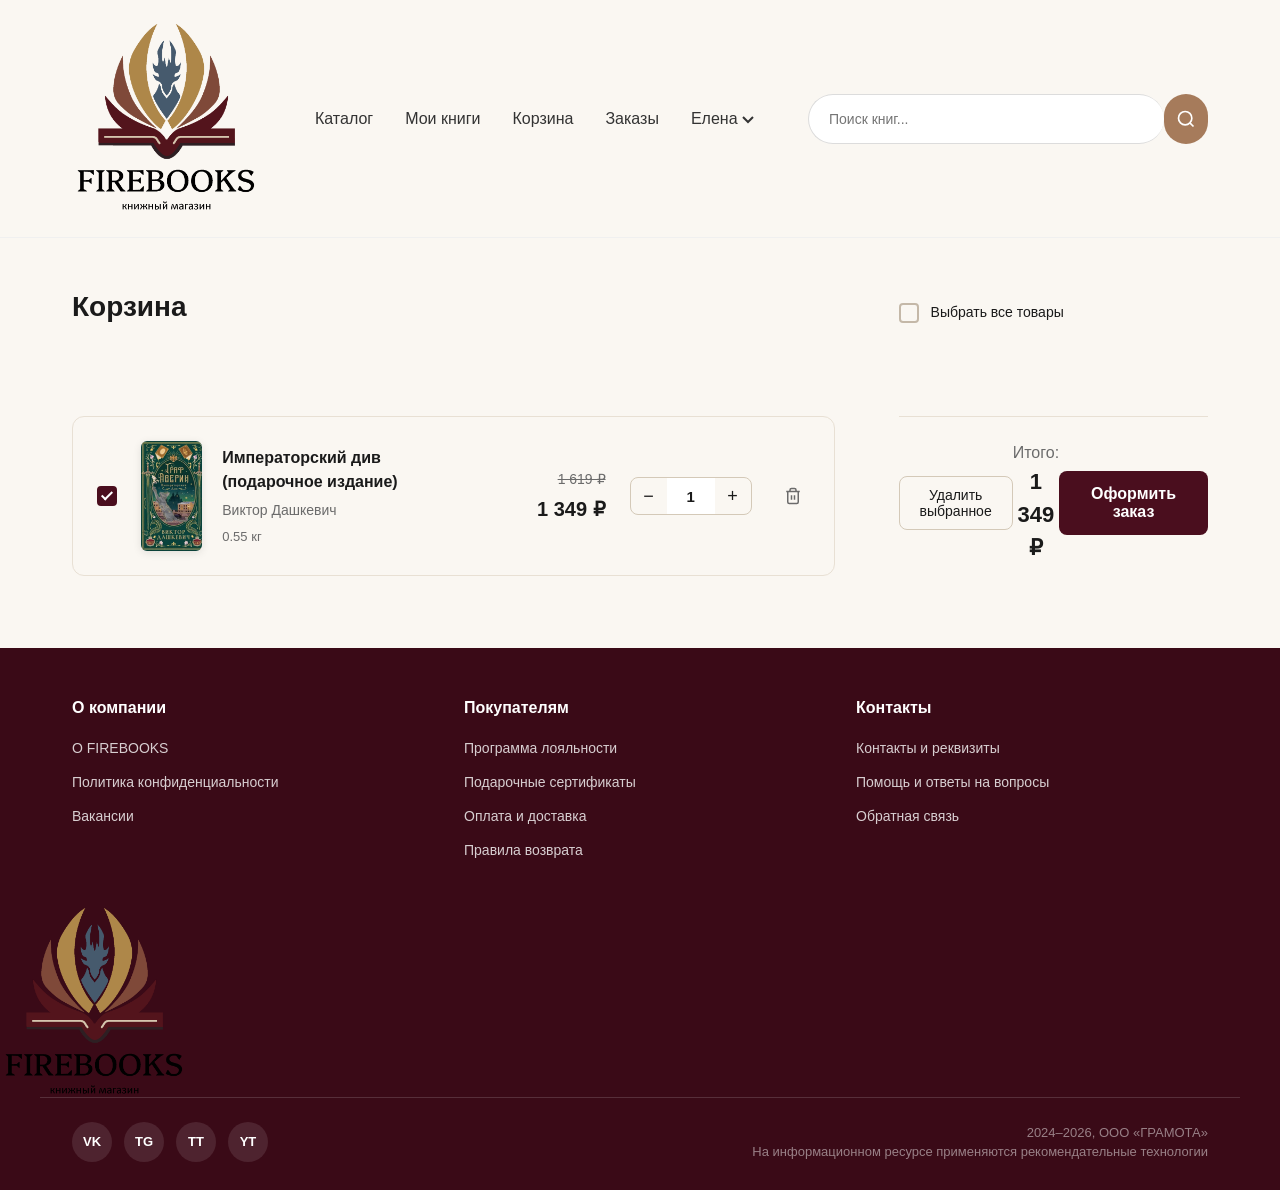
==== static/cart.html @ 38cca45e "hw: начало разработки сайта для книжного магазина" ====
<!DOCTYPE html>
<html lang="ru">
<head>
  <meta charset="UTF-8">
  <meta name="viewport" content="width=device-width, initial-scale=1.0">
  <title>Корзина — FIREBOOKS</title>
  <link rel="stylesheet" href="/static/style.css">
</head>
<body>

<!-- ШАПКА -->
<header class="header">
  <div class="container header__inner">
    <a href="/" class="logo">
      <img src="/static/img/Безымянный-1.png" alt="FIREBOOKS" class="logo__img">
    </a>

    <nav class="nav">
      <ul class="nav__list">
        <li class="nav__item"><a href="/" class="nav__link">Каталог</a></li>
        <li class="nav__item"><a href="#" class="nav__link">Мои книги</a></li>
        <li class="nav__item"><a href="/cart" class="nav__link nav__link--active">Корзина</a></li>
        <li class="nav__item"><a href="/orders" class="nav__link">Заказы</a></li>
        <li class="nav__item user-dropdown">
          <a href="#" class="nav__link nav__link--user" id="user-menu">
            <span class="user-name">Елена</span>
            <svg width="12" height="8" viewBox="0 0 12 8" fill="none" stroke="currentColor" stroke-width="2">
              <path d="M1 1l5 5 5-5"/>
            </svg>
          </a>
        </li>
      </ul>
    </nav>

    <form class="search" action="/search" method="get" role="search">
      <input type="text" name="q" class="search__input" placeholder="Поиск книг...">
      <button type="submit" class="search__btn" aria-label="Найти">
        <svg width="20" height="20" viewBox="0 0 24 24" fill="none" stroke="currentColor" stroke-width="2">
          <circle cx="11" cy="11" r="8"></circle>
          <line x1="21" y1="21" x2="16.65" y2="16.65"></line>
        </svg>
      </button>
    </form>
  </div>
</header>

<!-- КОРЗИНА -->
<section class="cart">
  <div class="container">
    <h1 class="cart__title">Корзина</h1>

    <!-- Выбрать все -->
    <div class="cart__select-all">
      <input type="checkbox" id="select-all" class="checkbox">
      <label for="select-all">Выбрать все товары</label>
    </div>

    <!-- Список товаров -->
    <div class="cart__items">

      <!-- Товар 1 -->
      <div class="cart__item">
        <input type="checkbox" id="item-1" class="checkbox" checked>

        <div class="cart__product">
          <div class="cart__image">
            <img src="/static/img/019edea7-280d-7b3b-a3dd-57f2060de04c.jpg" alt="Императорский див">
          </div>
          <div class="cart__info">
            <h3 class="cart__item-title">Императорский див (подарочное издание)</h3>
            <p class="cart__author">Виктор Дашкевич</p>
            <p class="cart__weight">0.55 кг</p>
          </div>
        </div>

        <div class="cart__price">
          <p class="cart__old-price">1 619 ₽</p>
          <p class="cart__new-price">1 349 ₽</p>
        </div>

        <div class="cart__quantity">
          <button class="btn--quantity" type="button" data-action="minus">−</button>
          <input type="number" class="cart__input" value="1" min="1" readonly>
          <button class="btn--quantity" type="button" data-action="plus">+</button>
        </div>

        <button class="btn--remove" type="button" aria-label="Удалить">
          <svg width="18" height="18" viewBox="0 0 24 24" fill="none" stroke="currentColor" stroke-width="2">
            <path d="M3 6h18M8 6V4a2 2 0 012-2h4a2 2 0 012 2v2m3 0v14a2 2 0 01-2 2H7a2 2 0 01-2-2V6h14z"/>
            <line x1="10" y1="11" x2="10" y2="17"/>
            <line x1="14" y1="11" x2="14" y2="17"/>
          </svg>
        </button>
      </div>

    </div>

    <!-- Подвал корзины -->
    <div class="cart__footer">
      <button class="btn btn--secondary" type="button" id="remove-selected">Удалить выбранное</button>
      <div class="cart__summary">
        <p class="cart__total-label">Итого: <span class="cart__total-price" id="cart-total">1 349 ₽</span></p>
      </div>
      <button class="btn--primary" type="button">Оформить заказ</button>
    </div>
  </div>
</section>

<!-- ФУТЕР -->
<footer class="footer">
  <div class="container footer__inner">
    <div class="footer__col">
      <h3 class="footer__heading">О компании</h3>
      <ul class="footer__list">
        <li><a href="#">О FIREBOOKS</a></li>
        <li><a href="#">Политика конфиденциальности</a></li>
        <li><a href="#">Вакансии</a></li>
      </ul>
    </div>
    <div class="footer__col">
      <h3 class="footer__heading">Покупателям</h3>
      <ul class="footer__list">
        <li><a href="#">Программа лояльности</a></li>
        <li><a href="#">Подарочные сертификаты</a></li>
        <li><a href="#">Оплата и доставка</a></li>
        <li><a href="#">Правила возврата</a></li>
      </ul>
    </div>
    <div class="footer__col">
      <h3 class="footer__heading">Контакты</h3>
      <ul class="footer__list">
        <li><a href="#">Контакты и реквизиты</a></li>
        <li><a href="#">Помощь и ответы на вопросы</a></li>
        <li><a href="#">Обратная связь</a></li>
      </ul>
    </div>
  </div>

  <img src="/static/img/Безымянный-1.png" alt="FIREBOOKS" class="logo__img footer__logo">

  <div class="container footer__bottom">
    <div class="footer__socials">
      <a href="#" class="social" aria-label="VK">VK</a>
      <a href="#" class="social" aria-label="Telegram">TG</a>
      <a href="#" class="social" aria-label="TikTok">TT</a>
      <a href="#" class="social" aria-label="YouTube">YT</a>
    </div>
    <p class="footer__copyright">
      2024–2026, ООО «ГРАМОТА»<br>
      На информационном ресурсе применяются рекомендательные технологии
    </p>
  </div>
</footer>

<script src="/static/script.js"></script>
</body>
</html>
---- static/style.css ----
*, *::before, *::after { box-sizing: border-box; margin: 0; padding: 0; }

:root {
  --burgundy: #4a0e1e;
  --burgundy-dark: #3a0a17;
  --brown: #8b5e3c;
  --brown-light: #a67c52;
  --text: #1a1a1a;
  --text-muted: #6b6b6b;
  --bg: #faf7f2;
  --white: #fff;
  --star: #e8a800;
  --red: #d62828;
}

body {
  font-family: "Segoe UI", Roboto, "Helvetica Neue", sans-serif;
  background: var(--bg);
  color: var(--text);
  line-height: 1.5;
}

a { text-decoration: none; color: inherit; }
ul { list-style: none; }
img { max-width: 100%; display: block; }

.container {
  display: grid;
  grid-template-columns: auto 1fr;
  align-items: start;
  max-width: 1200px;
  margin: 0 auto;
  padding: 0 32px;
  gap: 64px;
}

/* ─── Шапка ─────────────────────────────────────────────────── */

.header {
  padding: 24px 0;
  border-bottom: 1px solid #f0f0f0;
}

.header__inner {
  display: flex;
  align-items: center;
  justify-content: space-between;
  gap: 24px;
}

.logo {
  display: flex;
  align-items: center;
  gap: 16px;
  text-decoration: none;
  color: inherit;
  flex-shrink: 0;
}

.logo__img {
  width: 189px;
  height: 189px;
  object-fit: contain;
  display: block;
}

.logo__text-block {
  display: flex;
  flex-direction: column;
  justify-content: center;
}

.logo__text {
  font-family: 'Georgia', serif;
  font-weight: 700;
  font-size: 24px;
  line-height: 1.2;
  text-transform: uppercase;
  letter-spacing: 1px;
  color: #1a1a1a;
  margin: 0;
}

.logo__subtitle {
  font-size: 12px;
  line-height: 1.4;
  color: #666;
  text-transform: lowercase;
  margin: 0;
}

/* Меню */
.nav__list {
  display: flex;
  gap: 32px;
  list-style: none;
  padding: 0;
  margin: 0;
}

.nav__link {
  text-decoration: none;
  color: #333;
  font-size: 16px;
  font-weight: 500;
  transition: color 0.2s;
}

.nav__link:hover {
  color: #8b4513;
}

.nav__link--login {
  color: #8b4513;
  font-weight: 700;
}

/* Поиск */
.search {
  display: flex;
  width: 100%;
  max-width: 400px;
}

.search__input {
  width: 100%;
  padding: 12px 20px;
  border: 1px solid #dcdcdc;
  border-radius: 50px;
  border-right: none;
  outline: none;
  font-size: 14px;
  color: #333;
  background: #fff;
}

.search__btn {
  background-color: #a67b5b;
  color: white;
  border: none;
  width: 50px;
  height: 50px;
  border-radius: 50px;
  display: flex;
  align-items: center;
  justify-content: center;
  cursor: pointer;
  transition: background 0.2s;
}

.search__btn:hover {
  background-color: #8b4513;
}

.search__btn svg {
  width: 20px;
  height: 20px;
  fill: none;
  stroke: white;
}


.hero {
  background: var(--bg);
  padding: 120px 0;
  position: relative;
  overflow: hidden;
}

.hero__inner {
  display: flex;
  align-items: center;
  gap: 80px;
}

.hero__text {
  max-width: 500px;
}

.hero__title {
  font-size: 48px;
  font-weight: 700;
  margin-bottom: 16px;
  color: var(--text);
}

.hero__subtitle {
  font-size: 24px;
  font-weight: 600;
  margin-bottom: 24px;
  color: var(--text);
}

.hero__desc {
  font-size: 18px;
  color: var(--text-muted);
  margin-bottom: 32px;
}

.hero__cover img {
  width: 100%;
  max-width: 400px;
  height: auto;
}

.btn--hero {
  display: inline-block;
  background: var(--brown-light);
  color: var(--white);
  padding: 14px 36px;
  border-radius: 6px;
  font-weight: 600;
  font-size: 16px;
  transition: background .2s;
}

.btn--hero:hover { background: var(--brown); }

.hero__dots {
  display: flex;
  gap: 8px;
  margin-top: 28px;
}

.dot {
  width: 10px; height: 10px;
  border-radius: 50%;
  background: rgba(255,255,255,.3);
}

.dot--active { background: rgba(255,255,255,.9); }

/* ─── Секции книг ───────────────────────────────────────────── */

.books-section { padding: 48px 0; }

.section-head {
  display: flex;
  align-items: center;
  justify-content: space-between;
  margin-bottom: 28px;
}

.section-title {
  font-size: 26px;
  font-weight: 700;
}

.section-all {
  font-size: 15px;
  color: var(--brown);
  font-weight: 500;
  transition: color .2s;
}

.section-all:hover { color: var(--burgundy); }

/* ─── Сетка и карточка ──────────────────────────────────────── */

.book-grid {
  display: grid;
  grid-template-columns: repeat(auto-fill, minmax(200px, 1fr));
  gap: 24px;
}

.book-card {
  background: var(--white);
  border-radius: 10px;
  overflow: hidden;
  box-shadow: 0 2px 8px rgba(0,0,0,.06);
  transition: box-shadow .25s, transform .25s;
  position: relative;
}

.book-card:hover {
  box-shadow: 0 8px 24px rgba(0,0,0,.12);
  transform: translateY(-4px);
}

.book-card__cover {
  position: relative;
  aspect-ratio: 3 / 4;
  overflow: hidden;
}

.book-card__cover img {
  width: 100%;
  height: 100%;
  object-fit: cover;
}

.book-card__discount {
  position: absolute;
  top: 10px; left: 10px;
  background: var(--red);
  color: var(--white);
  font-size: 13px;
  font-weight: 700;
  padding: 4px 10px;
  border-radius: 4px;
}

.book-card__fav {
  position: absolute;
  bottom: 10px; right: 10px;
  width: 36px; height: 36px;
  border: none;
  background: rgba(255,255,255,.85);
  border-radius: 50%;
  font-size: 18px;
  cursor: pointer;
  display: flex;
  align-items: center;
  justify-content: center;
  transition: background .2s, transform .2s;
}

.book-card__fav:hover { transform: scale(1.15); }
.book-card__fav.active { background: var(--red); color: var(--white); }

.book-card__info { padding: 14px 16px 18px; }

.book-card__type {
  font-size: 13px;
  color: var(--text-muted);
  margin-bottom: 6px;
}

.book-card__prices {
  display: flex;
  align-items: center;
  gap: 8px;
  margin-bottom: 8px;
}

.book-card__old-price {
  font-size: 14px;
  color: var(--text-muted);
  text-decoration: line-through;
}

.book-card__new-price {
  font-size: 18px;
  font-weight: 700;
}

.book-card__title {
  font-size: 15px;
  font-weight: 600;
  margin-bottom: 4px;
}

.book-card__author {
  font-size: 14px;
  color: var(--text-muted);
  margin-bottom: 8px;
}

.book-card__rating {
  display: flex;
  gap: 2px;
  margin-bottom: 14px;
}

.star { font-size: 16px; color: #ccc; }
.star.filled { color: var(--star); }

.book-card__btn {
  width: 100%;
  padding: 10px;
  border: none;
  border-radius: 6px;
  background: var(--brown);
  color: var(--white);
  font-size: 15px;
  font-weight: 600;
  cursor: pointer;
  transition: background .2s;
}

.book-card__btn:hover { background: var(--burgundy); }


.skeleton-card {
  background: var(--white);
  border-radius: 10px;
  overflow: hidden;
}

.skeleton-cover {
  aspect-ratio: 3 / 4;
  background: linear-gradient(90deg, #eee 25%, #f5f5f5 50%, #eee 75%);
  background-size: 200% 100%;
  animation: shimmer 1.5s infinite;
}

.skeleton-line {
  height: 14px;
  margin: 10px 16px;
  border-radius: 4px;
  background: linear-gradient(90deg, #eee 25%, #f5f5f5 50%, #eee 75%);
  background-size: 200% 100%;
  animation: shimmer 1.5s infinite;
}

.skeleton-line:last-child { width: 60%; }

@keyframes shimmer {
  to { background-position: -200% 0; }
}


.footer {
  background: var(--burgundy-dark);
  color: rgba(255,255,255,.8);
  padding: 48px 0 28px;
}

.footer__inner {
  display: grid;
  grid-template-columns: repeat(3, 1fr);
  gap: 40px;
  margin-bottom: 36px;
}

.footer__heading {
  font-size: 16px;
  font-weight: 700;
  margin-bottom: 16px;
  color: var(--white);
}

.footer__list li { margin-bottom: 10px; }

.footer__list a {
  font-size: 14px;
  transition: color .2s;
}

.footer__list a:hover { color: var(--white); }

.footer__bottom {
  display: flex;
  align-items: center;
  justify-content: space-between;
  border-top: 1px solid rgba(255,255,255,.15);
  padding-top: 24px;
}

.footer__socials { display: flex; gap: 12px; }

.social {
  width: 40px; height: 40px;
  border-radius: 50%;
  background: rgba(255,255,255,.1);
  display: flex;
  align-items: center;
  justify-content: center;
  font-size: 13px;
  font-weight: 700;
  color: var(--white);
  transition: background .2s;
}

.social:hover { background: rgba(255,255,255,.25); }

.footer__copyright {
  font-size: 13px;
  text-align: right;
  opacity: .6;
}


.modal {
  display: none;
  position: fixed;
  top: 0;
  left: 0;
  width: 100%;
  height: 100%;
  background: rgba(0, 0, 0, 0.5);
  z-index: 9999;
  align-items: center;
  justify-content: center;
}

.modal--open {
  display: flex;
}

.modal__content {
  position: relative;
  background: var(--white);
  padding: 40px 36px;
  border-radius: 12px;
  box-shadow: 0 8px 32px rgba(0, 0, 0, 0.2);
  width: 100%;
  max-width: 420px;
  animation: modalFadeIn 0.3s ease;
}

@keyframes modalFadeIn {
  from { opacity: 0; transform: translateY(-20px); }
  to { opacity: 1; transform: translateY(0); }
}

.modal__close {
  position: absolute;
  right: 16px;
  top: 12px;
  cursor: pointer;
  font-size: 28px;
  color: var(--text-muted);
  line-height: 1;
  transition: color 0.2s;
}

.modal__close:hover {
  color: var(--text);
}

.modal__title {
  font-size: 24px;
  font-weight: 700;
  margin-bottom: 28px;
  color: var(--text);
}

.modal__field {
  margin-bottom: 20px;
}

.modal__label {
  display: block;
  font-size: 14px;
  font-weight: 500;
  margin-bottom: 6px;
  color: var(--text);
}

.modal__input {
  width: 100%;
  padding: 12px 16px;
  border: 1px solid #d4c9b8;
  border-radius: 8px;
  font-size: 15px;
  color: var(--text);
  background: var(--bg);
  outline: none;
  transition: border-color 0.2s;
}

.modal__input:focus {
  border-color: var(--brown-light);
}

.modal__row {
  display: flex;
  align-items: center;
  justify-content: space-between;
  margin-bottom: 24px;
  font-size: 14px;
}

.modal__remember {
  display: flex;
  align-items: center;
  gap: 6px;
  color: var(--text-muted);
  cursor: pointer;
}

.modal__forgot {
  color: var(--brown);
  transition: color 0.2s;
}

.modal__forgot:hover {
  color: var(--burgundy);
}

.modal__btn {
  width: 100%;
  padding: 14px;
  background: var(--burgundy);
  color: var(--white);
  border: none;
  border-radius: 8px;
  font-size: 16px;
  font-weight: 600;
  cursor: pointer;
  transition: background 0.2s;
}

.modal__btn:hover {
  background: var(--burgundy-dark);
}

.modal__register {
  text-align: center;
  margin-top: 20px;
  font-size: 14px;
  color: var(--text-muted);
}

.modal__register-link {
  color: var(--brown);
  font-weight: 500;
  transition: color 0.2s;
}

.modal__register-link:hover {
  color: var(--burgundy);
}

/* ─── Корзина ───────────────────────────────────────────────── */

.cart {
  padding: 48px 0;
}

.cart__title {
  font-size: 28px;
  font-weight: 700;
  margin-bottom: 24px;
  color: var(--text);
}

/* Выбрать все */
.cart__select-all {
  display: flex;
  align-items: center;
  gap: 12px;
  padding: 16px 0;
  margin-bottom: 8px;
}

.cart__select-all label {
  font-size: 14px;
  font-weight: 500;
  cursor: pointer;
  color: var(--text);
}

/* Чекбокс */
.checkbox {
  appearance: none;
  width: 20px;
  height: 20px;
  border: 2px solid #c4b8a8;
  border-radius: 4px;
  cursor: pointer;
  position: relative;
  outline: none;
  flex-shrink: 0;
  transition: background 0.2s, border-color 0.2s;
}

.checkbox:checked {
  background: var(--burgundy);
  border-color: var(--burgundy);
}

.checkbox:checked::after {
  content: '';
  position: absolute;
  left: 5px;
  top: 1px;
  width: 6px;
  height: 11px;
  border: solid #fff;
  border-width: 0 2px 2px 0;
  transform: rotate(45deg);
}

/* Список товаров */
.cart__items {
  border: 1px solid #e8e0d4;
  border-radius: 12px;
  overflow: hidden;
  margin-bottom: 24px;
}

/* Карточка товара */
.cart__item {
  display: flex;
  align-items: center;
  gap: 24px;
  padding: 24px;
  border-bottom: 1px solid #f0f0f0;
}

.cart__item:last-child {
  border-bottom: none;
}

.cart__product {
  display: flex;
  align-items: center;
  gap: 20px;
  flex: 1;
}

.cart__image img {
  width: 80px;
  height: 110px;
  object-fit: cover;
  border-radius: 6px;
  box-shadow: 0 2px 8px rgba(0, 0, 0, 0.1);
}

.cart__info {
  display: flex;
  flex-direction: column;
  gap: 6px;
}

.cart__item-title {
  font-size: 16px;
  font-weight: 600;
  color: var(--text);
  margin: 0;
}

.cart__author {
  font-size: 14px;
  color: var(--text-muted);
  margin: 0;
}

.cart__weight {
  font-size: 13px;
  color: var(--text-muted);
  margin: 0;
}

/* Цена */
.cart__price {
  display: flex;
  flex-direction: column;
  align-items: flex-end;
  gap: 4px;
  min-width: 100px;
}

.cart__old-price {
  font-size: 14px;
  color: var(--text-muted);
  text-decoration: line-through;
  margin: 0;
}

.cart__new-price {
  font-size: 20px;
  font-weight: 700;
  color: var(--text);
  margin: 0;
}

/* Количество */
.cart__quantity {
  display: flex;
  align-items: center;
  border: 1px solid #d4c9b8;
  border-radius: 8px;
  overflow: hidden;
}

.btn--quantity {
  width: 36px;
  height: 36px;
  background: transparent;
  border: none;
  font-size: 18px;
  color: var(--text);
  cursor: pointer;
  display: flex;
  align-items: center;
  justify-content: center;
  transition: background 0.2s;
}

.btn--quantity:hover {
  background: #f5f0e8;
}

.cart__input {
  width: 48px;
  height: 36px;
  border: none;
  text-align: center;
  font-size: 15px;
  font-weight: 600;
  color: var(--text);
  outline: none;
}

.cart__input::-webkit-outer-spin-button,
.cart__input::-webkit-inner-spin-button {
  -webkit-appearance: none;
  margin: 0;
}

/* Удалить */
.btn--remove {
  background: transparent;
  border: none;
  color: var(--text-muted);
  cursor: pointer;
  padding: 8px;
  border-radius: 8px;
  display: flex;
  align-items: center;
  justify-content: center;
  transition: color 0.2s, background 0.2s;
}

.btn--remove:hover {
  color: var(--burgundy);
  background: rgba(139, 0, 0, 0.05);
}

/* Подвал корзины */
.cart__footer {
  display: flex;
  justify-content: space-between;
  align-items: center;
  padding-top: 24px;
  border-top: 1px solid #e8e0d4;
}

.btn--secondary {
  display: flex;
  align-items: center;
  gap: 8px;
  padding: 10px 20px;
  background: transparent;
  border: 1px solid #d4c9b8;
  border-radius: 8px;
  color: var(--text);
  font-size: 14px;
  font-weight: 500;
  cursor: pointer;
  transition: background 0.2s, border-color 0.2s;
}

.btn--secondary:hover {
  background: #f5f0e8;
  border-color: var(--brown);
}

.cart__summary {
  flex: 1;
  text-align: center;
}

.cart__total-label {
  font-size: 16px;
  color: var(--text-muted);
  margin: 0;
}

.cart__total-price {
  font-size: 22px;
  font-weight: 700;
  color: var(--text);
}

.btn--primary {
  padding: 14px 32px;
  background: var(--burgundy);
  color: #fff;
  border: none;
  border-radius: 8px;
  font-size: 16px;
  font-weight: 600;
  cursor: pointer;
  transition: background 0.2s;
}

.btn--primary:hover {
  background: var(--burgundy-dark);
}

/* Адаптивность */
@media (max-width: 992px) {
  .container {
    grid-template-columns: 1fr;
    text-align: center;
    gap: 32px;
    padding: 0 16px;
  }

  .header__right-side {
    gap: 32px;
    padding: 0 16px;
  }

  .nav__list {
    gap: 24px;
    justify-content: center;
  }
}

@media (max-width: 576px) {
  .nav__list {
    gap: 16px;
  }

  .search {
    max-width: 100%;
  }
}

@media (max-width: 992px) {
  .cart__item {
    flex-wrap: wrap;
    gap: 16px;
  }

  .cart__product {
    flex: 1 1 100%;
  }

  .cart__price {
    flex-direction: row;
    align-items: center;
    gap: 8px;
  }

  .cart__footer {
    flex-direction: column;
    gap: 20px;
    text-align: center;
  }
}

@media (max-width: 576px) {
  .cart__image img {
    width: 60px;
    height: 85px;
  }

  .cart__item-title {
    font-size: 14px;
  }
}
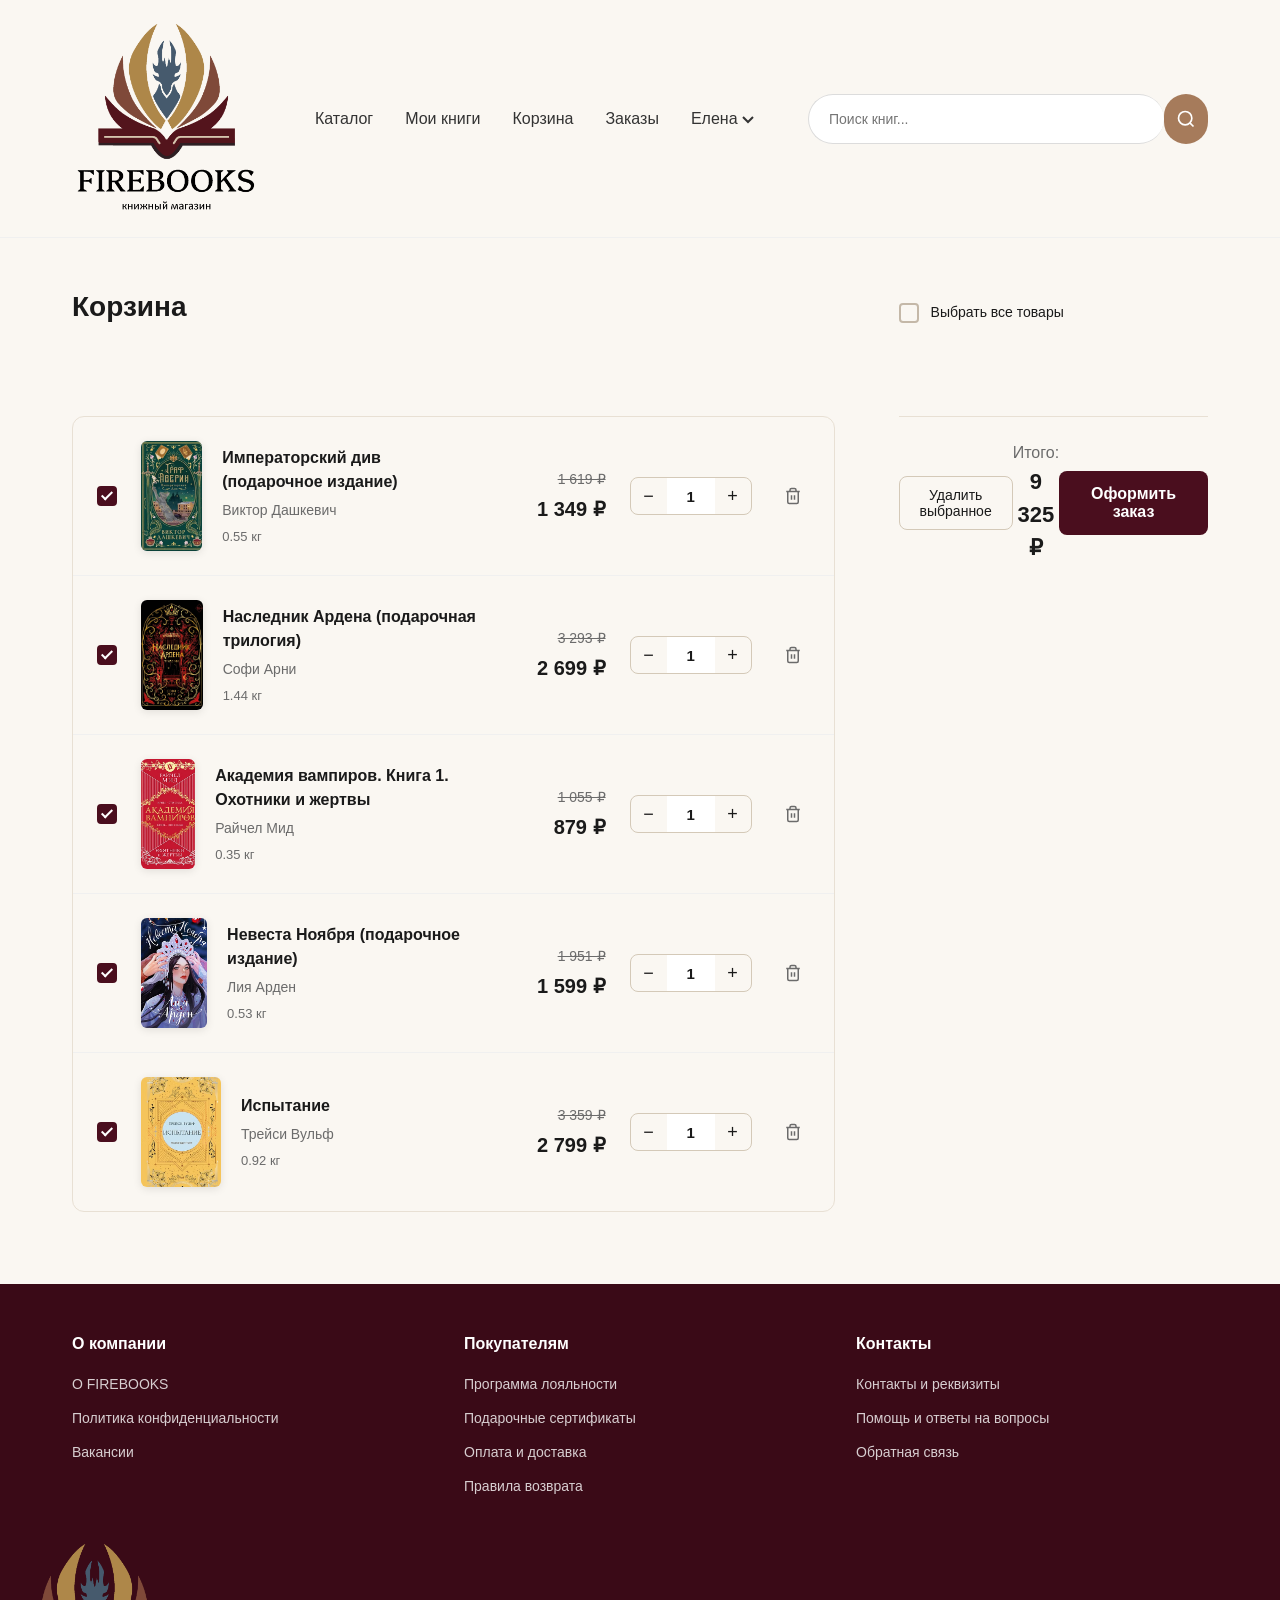
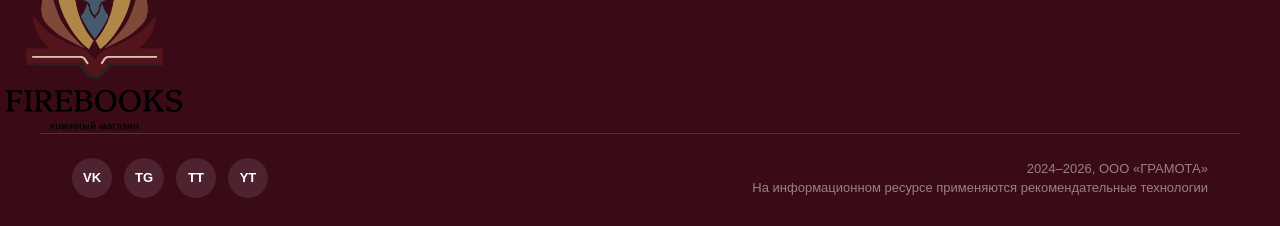
==== commit 6360e0d9: "cp: добавление от 29.09.2026" ====
--- a/static/cart.html
+++ b/static/cart.html
@@ -1,3 +1,5 @@
+
+
 <!DOCTYPE html>
 <html lang="ru">
 <head>
@@ -58,7 +60,7 @@
     <!-- Список товаров -->
     <div class="cart__items">
 
-      <!-- Товар 1 -->
+      <!-- Товар 1 — Императорский див -->
       <div class="cart__item">
         <input type="checkbox" id="item-1" class="checkbox" checked>
 
@@ -76,6 +78,146 @@
         <div class="cart__price">
           <p class="cart__old-price">1 619 ₽</p>
           <p class="cart__new-price">1 349 ₽</p>
+        </div>
+
+        <div class="cart__quantity">
+          <button class="btn--quantity" type="button" data-action="minus">−</button>
+          <input type="number" class="cart__input" value="1" min="1" readonly>
+          <button class="btn--quantity" type="button" data-action="plus">+</button>
+        </div>
+
+        <button class="btn--remove" type="button" aria-label="Удалить">
+          <svg width="18" height="18" viewBox="0 0 24 24" fill="none" stroke="currentColor" stroke-width="2">
+            <path d="M3 6h18M8 6V4a2 2 0 012-2h4a2 2 0 012 2v2m3 0v14a2 2 0 01-2 2H7a2 2 0 01-2-2V6h14z"/>
+            <line x1="10" y1="11" x2="10" y2="17"/>
+            <line x1="14" y1="11" x2="14" y2="17"/>
+          </svg>
+        </button>
+      </div>
+
+      <!-- Товар 2 — Наследник Ардена -->
+      <div class="cart__item">
+        <input type="checkbox" id="item-2" class="checkbox" checked>
+
+        <div class="cart__product">
+          <div class="cart__image">
+            <img src="/static/img/019e69f4-29b7-7738-af92-f213c776791b.png" alt="Наследник Ардена">
+          </div>
+          <div class="cart__info">
+            <h3 class="cart__item-title">Наследник Ардена (подарочная трилогия)</h3>
+            <p class="cart__author">Софи Арни</p>
+            <p class="cart__weight">1.44 кг</p>
+          </div>
+        </div>
+
+        <div class="cart__price">
+          <p class="cart__old-price">3 293 ₽</p>
+          <p class="cart__new-price">2 699 ₽</p>
+        </div>
+
+        <div class="cart__quantity">
+          <button class="btn--quantity" type="button" data-action="minus">−</button>
+          <input type="number" class="cart__input" value="1" min="1" readonly>
+          <button class="btn--quantity" type="button" data-action="plus">+</button>
+        </div>
+
+        <button class="btn--remove" type="button" aria-label="Удалить">
+          <svg width="18" height="18" viewBox="0 0 24 24" fill="none" stroke="currentColor" stroke-width="2">
+            <path d="M3 6h18M8 6V4a2 2 0 012-2h4a2 2 0 012 2v2m3 0v14a2 2 0 01-2 2H7a2 2 0 01-2-2V6h14z"/>
+            <line x1="10" y1="11" x2="10" y2="17"/>
+            <line x1="14" y1="11" x2="14" y2="17"/>
+          </svg>
+        </button>
+      </div>
+
+      <!-- Товар 3 — Академия вампиров -->
+      <div class="cart__item">
+        <input type="checkbox" id="item-3" class="checkbox" checked>
+
+        <div class="cart__product">
+          <div class="cart__image">
+            <img src="/static/img/018f5f49-ad94-7e7d-bf28-6eb3c86740b0.png" alt="Академия вампиров">
+          </div>
+          <div class="cart__info">
+            <h3 class="cart__item-title">Академия вампиров. Книга 1. Охотники и жертвы</h3>
+            <p class="cart__author">Райчел Мид</p>
+            <p class="cart__weight">0.35 кг</p>
+          </div>
+        </div>
+
+        <div class="cart__price">
+          <p class="cart__old-price">1 055 ₽</p>
+          <p class="cart__new-price">879 ₽</p>
+        </div>
+
+        <div class="cart__quantity">
+          <button class="btn--quantity" type="button" data-action="minus">−</button>
+          <input type="number" class="cart__input" value="1" min="1" readonly>
+          <button class="btn--quantity" type="button" data-action="plus">+</button>
+        </div>
+
+        <button class="btn--remove" type="button" aria-label="Удалить">
+          <svg width="18" height="18" viewBox="0 0 24 24" fill="none" stroke="currentColor" stroke-width="2">
+            <path d="M3 6h18M8 6V4a2 2 0 012-2h4a2 2 0 012 2v2m3 0v14a2 2 0 01-2 2H7a2 2 0 01-2-2V6h14z"/>
+            <line x1="10" y1="11" x2="10" y2="17"/>
+            <line x1="14" y1="11" x2="14" y2="17"/>
+          </svg>
+        </button>
+      </div>
+
+      <!-- Товар 4 — Невеста Ноября -->
+      <div class="cart__item">
+        <input type="checkbox" id="item-4" class="checkbox" checked>
+
+        <div class="cart__product">
+          <div class="cart__image">
+            <img src="/static/img/019250b0-5fc1-74ee-b540-7a3e5b915f7f.png" alt="Невеста Ноября">
+          </div>
+          <div class="cart__info">
+            <h3 class="cart__item-title">Невеста Ноября (подарочное издание)</h3>
+            <p class="cart__author">Лия Арден</p>
+            <p class="cart__weight">0.53 кг</p>
+          </div>
+        </div>
+
+        <div class="cart__price">
+          <p class="cart__old-price">1 951 ₽</p>
+          <p class="cart__new-price">1 599 ₽</p>
+        </div>
+
+        <div class="cart__quantity">
+          <button class="btn--quantity" type="button" data-action="minus">−</button>
+          <input type="number" class="cart__input" value="1" min="1" readonly>
+          <button class="btn--quantity" type="button" data-action="plus">+</button>
+        </div>
+
+        <button class="btn--remove" type="button" aria-label="Удалить">
+          <svg width="18" height="18" viewBox="0 0 24 24" fill="none" stroke="currentColor" stroke-width="2">
+            <path d="M3 6h18M8 6V4a2 2 0 012-2h4a2 2 0 012 2v2m3 0v14a2 2 0 01-2 2H7a2 2 0 01-2-2V6h14z"/>
+            <line x1="10" y1="11" x2="10" y2="17"/>
+            <line x1="14" y1="11" x2="14" y2="17"/>
+          </svg>
+        </button>
+      </div>
+
+      <!-- Товар 5 — Испытание -->
+      <div class="cart__item">
+        <input type="checkbox" id="item-5" class="checkbox" checked>
+
+        <div class="cart__product">
+          <div class="cart__image">
+            <img src="/static/img/019743f6-b816-7ace-95c0-da9247744679.png" alt="Испытание">
+          </div>
+          <div class="cart__info">
+            <h3 class="cart__item-title">Испытание</h3>
+            <p class="cart__author">Трейси Вульф</p>
+            <p class="cart__weight">0.92 кг</p>
+          </div>
+        </div>
+
+        <div class="cart__price">
+          <p class="cart__old-price">3 359 ₽</p>
+          <p class="cart__new-price">2 799 ₽</p>
         </div>
 
         <div class="cart__quantity">
@@ -99,7 +241,7 @@
     <div class="cart__footer">
       <button class="btn btn--secondary" type="button" id="remove-selected">Удалить выбранное</button>
       <div class="cart__summary">
-        <p class="cart__total-label">Итого: <span class="cart__total-price" id="cart-total">1 349 ₽</span></p>
+        <p class="cart__total-label">Итого: <span class="cart__total-price" id="cart-total">9 325 ₽</span></p>
       </div>
       <button class="btn--primary" type="button">Оформить заказ</button>
     </div>
@@ -155,4 +297,3 @@
 <script src="/static/script.js"></script>
 </body>
 </html>
-
--- a/static/style.css
+++ b/static/style.css
@@ -883,66 +883,756 @@
   background: var(--burgundy-dark);
 }
 
-/* Адаптивность */
+/* ─── Страница рекомендательных технологий ──────────────────── */
+
+.recommend-page {
+  padding: 48px 0;
+  background: #faf8f5;
+  min-height: calc(100vh - 300px);
+}
+
+.recommend-page__title {
+  font-size: 28px;
+  font-weight: 700;
+  color: var(--text);
+  margin-bottom: 24px;
+}
+
+.recommend-page__intro {
+  font-size: 16px;
+  line-height: 1.7;
+  color: var(--text-muted);
+  margin-bottom: 32px;
+  padding: 20px;
+  background: #fff;
+  border-left: 4px solid var(--burgundy);
+  border-radius: 8px;
+}
+
+.recommend-page__content {
+  background: #fff;
+  border-radius: 12px;
+  padding: 40px;
+  box-shadow: 0 2px 12px rgba(0, 0, 0, 0.05);
+}
+
+.recommend-page__heading {
+  font-size: 22px;
+  font-weight: 700;
+  color: var(--text);
+  margin-bottom: 24px;
+  padding-bottom: 12px;
+  border-bottom: 2px solid #e8e0d4;
+}
+
+.recommend-page__subheading {
+  font-size: 18px;
+  font-weight: 600;
+  color: var(--burgundy);
+  margin-top: 28px;
+  margin-bottom: 16px;
+}
+
+.recommend-page__content p {
+  font-size: 15px;
+  line-height: 1.8;
+  color: var(--text);
+  margin-bottom: 12px;
+}
+
+.recommend-page__content p strong {
+  font-weight: 600;
+  color: var(--text);
+}
+
+.recommend-page__email {
+  color: var(--burgundy);
+  text-decoration: underline;
+  font-weight: 500;
+}
+
+.recommend-page__email:hover {
+  color: var(--burgundy-dark);
+}
+
+.recommend-page__company {
+  font-weight: 600;
+  font-size: 16px;
+  margin-top: 20px;
+  padding-top: 20px;
+  border-top: 1px solid #e8e0d4;
+}
+
+.footer__recommend-link {
+  color: var(--text-muted);
+  text-decoration: underline;
+  transition: color 0.2s;
+}
+
+.footer__recommend-link:hover {
+  color: var(--burgundy);
+}
+
+/* ─── Сайдбар кабинета ──────────────────────────────────────── */
+
+.cabinet {
+  padding: 48px 0;
+}
+
+.cabinet__wrapper {
+  display: flex;
+  gap: 32px;
+  max-width: 1200px;
+  margin: 0 auto;
+  padding: 0 32px;
+}
+
+.sidebar {
+  flex-shrink: 0;
+  width: 240px;
+  background: var(--burgundy-dark);
+  border-radius: 12px;
+  padding: 24px 0;
+  position: sticky;
+  top: 24px;
+  height: fit-content;
+}
+
+.sidebar__user {
+  display: flex;
+  align-items: center;
+  gap: 12px;
+  padding: 0 20px 20px;
+  border-bottom: 1px solid rgba(255, 255, 255, 0.15);
+  margin-bottom: 16px;
+}
+
+.sidebar__avatar {
+  width: 40px;
+  height: 40px;
+  border-radius: 50%;
+  background: var(--brown-light);
+  color: var(--white);
+  display: flex;
+  align-items: center;
+  justify-content: center;
+  font-size: 18px;
+  font-weight: 700;
+  flex-shrink: 0;
+}
+
+.sidebar__name {
+  color: var(--white);
+  font-size: 16px;
+  font-weight: 600;
+}
+
+.sidebar__nav {
+  padding: 0 12px;
+}
+
+.sidebar__item {
+  display: flex;
+  align-items: center;
+  gap: 12px;
+  padding: 12px 12px;
+  border-radius: 8px;
+  color: rgba(255, 255, 255, 0.8);
+  font-size: 15px;
+  font-weight: 500;
+  transition: background 0.2s, color 0.2s;
+  margin-bottom: 4px;
+}
+
+.sidebar__item:hover {
+  background: rgba(255, 255, 255, 0.1);
+  color: var(--white);
+}
+
+.sidebar__item--active {
+  background: rgba(255, 255, 255, 0.15);
+  color: var(--white);
+}
+
+.sidebar__item svg {
+  flex-shrink: 0;
+}
+
+.sidebar__label {
+  flex: 1;
+}
+
+.sidebar__badge {
+  background: rgba(255, 255, 255, 0.2);
+  color: var(--white);
+  font-size: 13px;
+  font-weight: 600;
+  padding: 2px 10px;
+  border-radius: 50px;
+}
+
+.sidebar__bottom {
+  padding: 16px 20px 0;
+  border-top: 1px solid rgba(255, 255, 255, 0.15);
+  margin-top: 16px;
+  display: flex;
+  flex-direction: column;
+  gap: 8px;
+}
+
+.sidebar__bottom-link {
+  color: rgba(255, 255, 255, 0.6);
+  font-size: 14px;
+  transition: color 0.2s;
+}
+
+.sidebar__bottom-link:hover {
+  color: var(--white);
+}
+
+/* ─── Контент кабинета ──────────────────────────────────────── */
+
+.cabinet__content {
+  flex: 1;
+  min-width: 0;
+}
+
+.cabinet__title {
+  font-size: 28px;
+  font-weight: 700;
+  margin-bottom: 24px;
+  color: var(--text);
+}
+
+.cabinet__section {
+  margin-bottom: 48px;
+}
+
+.cabinet__grid {
+  display: grid;
+  grid-template-columns: repeat(auto-fill, minmax(260px, 1fr));
+  gap: 24px;
+}
+
+.cabinet__card {
+  display: flex;
+  flex-direction: column;
+}
+
+.cabinet__card .book-card {
+  height: 100%;
+}
+
+/* ─── Блок оценки (review-prompt) ───────────────────────────── */
+
+.review-prompt {
+  background: #faf8f5;
+  border: 1px solid #e8e0d4;
+  border-top: none;
+  border-radius: 0 0 10px 10px;
+  padding: 16px 16px 18px;
+  margin-top: -10px;
+  position: relative;
+  z-index: 1;
+}
+
+.review-prompt__text {
+  font-size: 13px;
+  color: var(--text-muted);
+  margin-bottom: 4px;
+}
+
+.review-prompt__question {
+  font-size: 15px;
+  font-weight: 600;
+  color: var(--text);
+  margin-bottom: 10px;
+}
+
+.review-prompt__stars {
+  display: flex;
+  gap: 4px;
+  margin-bottom: 14px;
+}
+
+.review-star {
+  font-size: 24px;
+  color: #d4c9b8;
+  cursor: pointer;
+  transition: color 0.15s, transform 0.15s;
+  user-select: none;
+}
+
+.review-star:hover {
+  transform: scale(1.1);
+}
+
+.review-star.filled {
+  color: var(--star);
+}
+
+.review-prompt__bottom {
+  display: flex;
+  align-items: center;
+  justify-content: space-between;
+  gap: 12px;
+}
+
+.review-prompt__btn {
+  padding: 8px 18px;
+  background: var(--burgundy);
+  color: var(--white);
+  border: none;
+  border-radius: 6px;
+  font-size: 14px;
+  font-weight: 600;
+  cursor: pointer;
+  transition: background 0.2s;
+}
+
+.review-prompt__btn:hover {
+  background: var(--burgundy-dark);
+}
+
+.review-prompt__bonus {
+  font-size: 13px;
+  color: var(--brown);
+  font-weight: 600;
+  background: #f5f0e8;
+  padding: 4px 12px;
+  border-radius: 50px;
+}
+
+/* ─── Блок отзыва (review-block) ────────────────────────────── */
+
+.review-block {
+  background: #faf8f5;
+  border: 1px solid #e8e0d4;
+  border-top: none;
+  border-radius: 0 0 10px 10px;
+  padding: 16px 16px 18px;
+  margin-top: -10px;
+  position: relative;
+  z-index: 1;
+}
+
+.review-block__header {
+  display: flex;
+  align-items: center;
+  gap: 10px;
+  margin-bottom: 8px;
+}
+
+.review-block__avatar {
+  width: 32px;
+  height: 32px;
+  border-radius: 50%;
+  background: var(--brown-light);
+  color: var(--white);
+  display: flex;
+  align-items: center;
+  justify-content: center;
+  font-size: 14px;
+  font-weight: 700;
+  flex-shrink: 0;
+}
+
+.review-block__author {
+  font-size: 15px;
+  font-weight: 600;
+  color: var(--text);
+}
+
+.review-block__rating {
+  display: flex;
+  gap: 2px;
+  margin-bottom: 10px;
+}
+
+.review-block__rating .star {
+  font-size: 15px;
+}
+
+.review-block__text {
+  font-size: 14px;
+  line-height: 1.6;
+  color: var(--text);
+  margin-bottom: 10px;
+}
+
+.review-block__text--clamped {
+  display: -webkit-box;
+  -webkit-box-orient: vertical;
+  overflow: hidden;
+}
+
+.review-block__toggle {
+  background: none;
+  border: none;
+  color: var(--brown);
+  font-size: 14px;
+  font-weight: 500;
+  cursor: pointer;
+  padding: 0;
+  transition: color 0.2s;
+}
+
+.review-block__toggle:hover {
+  color: var(--burgundy);
+}
+
+/* ─── Количество отзывов в карточке ──────────────────────────── */
+
+.book-card__reviews {
+  font-size: 13px;
+  color: var(--text-muted);
+  margin-left: 6px;
+}
+
+/* ─── Адаптивность ───────────────────────────────────────────── */
+
 @media (max-width: 992px) {
-  .container {
+  .cabinet__wrapper {
+    flex-direction: column;
+    gap: 24px;
+  }
+
+  .sidebar {
+    width: 100%;
+    position: static;
+  }
+
+  .sidebar__nav {
+    display: flex;
+    gap: 8px;
+    padding: 0 16px;
+  }
+
+  .sidebar__item {
+    flex: 1;
+    justify-content: center;
+  }
+
+  .sidebar__bottom {
+    flex-direction: row;
+    justify-content: center;
+    gap: 24px;
+  }
+}
+
+@media (max-width: 768px) {
+  .cabinet__grid {
+    grid-template-columns: repeat(auto-fill, minmax(200px, 1fr));
+  }
+
+  .sidebar__nav {
+    flex-direction: column;
+  }
+
+  .sidebar__item {
+    justify-content: flex-start;
+  }
+
+  .sidebar__bottom {
+    flex-direction: column;
+    gap: 8px;
+  }
+}
+
+@media (max-width: 576px) {
+  .cabinet__wrapper {
+    padding: 0 16px;
+  }
+
+  .cabinet__grid {
     grid-template-columns: 1fr;
+  }
+
+  .review-prompt__bottom {
+    flex-direction: column;
+    align-items: stretch;
+    gap: 8px;
+  }
+
+  .review-prompt__bonus {
     text-align: center;
-    gap: 32px;
-    padding: 0 16px;
-  }
-
-  .header__right-side {
-    gap: 32px;
-    padding: 0 16px;
-  }
-
-  .nav__list {
-    gap: 24px;
-    justify-content: center;
-  }
-}
-
-@media (max-width: 576px) {
-  .nav__list {
-    gap: 16px;
-  }
-
-  .search {
-    max-width: 100%;
-  }
-}
-
-@media (max-width: 992px) {
-  .cart__item {
-    flex-wrap: wrap;
-    gap: 16px;
-  }
-
-  .cart__product {
-    flex: 1 1 100%;
-  }
-
-  .cart__price {
-    flex-direction: row;
-    align-items: center;
-    gap: 8px;
-  }
-
-  .cart__footer {
+  }
+}
+
+/* ─── Профиль ───────────────────────────────────────────────── */
+
+.profile__section {
+  margin-bottom: 40px;
+}
+
+.profile__heading {
+  font-size: 22px;
+  font-weight: 700;
+  color: var(--text);
+  margin-bottom: 20px;
+  padding-bottom: 12px;
+  border-bottom: 2px solid #e8e0d4;
+}
+
+/* Личные данные */
+.profile__data {
+  background: var(--white);
+  border: 1px solid #e8e0d4;
+  border-radius: 12px;
+  padding: 24px;
+}
+
+.profile__data-row {
+  display: flex;
+  flex-wrap: wrap;
+  gap: 32px;
+}
+
+.profile__data-item {
+  flex: 1;
+  min-width: 200px;
+}
+
+.profile__data-label {
+  font-size: 13px;
+  color: var(--text-muted);
+  margin-bottom: 6px;
+}
+
+.profile__data-value {
+  font-size: 16px;
+  font-weight: 600;
+  color: var(--text);
+}
+
+/* Карта лояльности */
+.loyalty-card {
+  display: flex;
+  gap: 32px;
+  background: var(--burgundy);
+  border-radius: 12px;
+  padding: 28px 32px;
+  color: var(--white);
+}
+
+.loyalty-card__left {
+  flex: 1;
+}
+
+.loyalty-card__bonus-block {
+  margin-bottom: 16px;
+}
+
+.loyalty-card__bonus-pending {
+  font-size: 14px;
+  color: rgba(255, 255, 255, 0.7);
+  margin-bottom: 8px;
+}
+
+.loyalty-card__bonus-current {
+  font-size: 28px;
+  font-weight: 700;
+}
+
+.loyalty-card__hint {
+  font-size: 13px;
+  line-height: 1.6;
+  color: rgba(255, 255, 255, 0.6);
+  max-width: 400px;
+}
+
+.loyalty-card__right {
+  display: flex;
+  flex-direction: column;
+  gap: 24px;
+  flex-shrink: 0;
+}
+
+.loyalty-card__stat {
+  text-align: right;
+}
+
+.loyalty-card__stat-value {
+  font-size: 24px;
+  font-weight: 700;
+  color: var(--white);
+  margin-bottom: 4px;
+}
+
+.loyalty-card__stat-label {
+  font-size: 13px;
+  color: rgba(255, 255, 255, 0.6);
+  max-width: 180px;
+}
+
+/* Карточка заказа */
+.order-card {
+  background: var(--white);
+  border: 1px solid #e8e0d4;
+  border-radius: 12px;
+  overflow: hidden;
+}
+
+.order-card__header {
+  display: flex;
+  align-items: center;
+  justify-content: space-between;
+  padding: 20px 24px;
+  border-bottom: 1px solid #f0f0f0;
+}
+
+.order-card__number {
+  font-size: 16px;
+  font-weight: 700;
+  color: var(--text);
+  margin-bottom: 4px;
+}
+
+.order-card__date {
+  font-size: 14px;
+  color: var(--text-muted);
+}
+
+.order-card__status {
+  font-size: 13px;
+  font-weight: 600;
+  padding: 6px 14px;
+  border-radius: 50px;
+}
+
+.order-card__status--preorder {
+  background: #f5f0e8;
+  color: var(--brown);
+}
+
+.order-card__delivery {
+  padding: 16px 24px;
+  font-size: 14px;
+  color: var(--text-muted);
+  border-bottom: 1px solid #f0f0f0;
+}
+
+.order-card__body {
+  padding: 20px 24px;
+}
+
+.order-card__product {
+  display: flex;
+  gap: 16px;
+  margin-bottom: 20px;
+}
+
+.order-card__cover {
+  width: 60px;
+  height: 85px;
+  object-fit: cover;
+  border-radius: 6px;
+  box-shadow: 0 2px 8px rgba(0, 0, 0, 0.1);
+  flex-shrink: 0;
+}
+
+.order-card__product-info {
+  display: flex;
+  flex-direction: column;
+  justify-content: center;
+  gap: 6px;
+}
+
+.order-card__product-title {
+  font-size: 15px;
+  font-weight: 600;
+  color: var(--text);
+}
+
+.order-card__product-payment {
+  font-size: 14px;
+  color: var(--text-muted);
+}
+
+.order-card__footer {
+  display: flex;
+  align-items: center;
+  justify-content: space-between;
+}
+
+.order-card__price {
+  font-size: 22px;
+  font-weight: 700;
+  color: var(--text);
+}
+
+.order-card__cancel {
+  padding: 10px 20px;
+  background: transparent;
+  border: 1px solid #d4c9b8;
+  border-radius: 8px;
+  color: var(--text);
+  font-size: 14px;
+  font-weight: 500;
+  cursor: pointer;
+  transition: background 0.2s, border-color 0.2s;
+}
+
+.order-card__cancel:hover {
+  background: #f5f0e8;
+  border-color: var(--burgundy);
+  color: var(--burgundy);
+}
+
+/* Пустое состояние */
+.profile__empty {
+  background: var(--white);
+  border: 1px solid #e8e0d4;
+  border-radius: 12px;
+  padding: 40px 24px;
+  text-align: center;
+}
+
+.profile__empty-text {
+  font-size: 15px;
+  color: var(--text-muted);
+}
+
+/* Адаптивность профиля */
+@media (max-width: 768px) {
+  .loyalty-card {
     flex-direction: column;
     gap: 20px;
-    text-align: center;
+  }
+
+  .loyalty-card__right {
+    flex-direction: row;
+    gap: 16px;
+  }
+
+  .loyalty-card__stat {
+    flex: 1;
+    text-align: left;
+  }
+
+  .order-card__header {
+    flex-direction: column;
+    align-items: flex-start;
+    gap: 12px;
+  }
+
+  .order-card__footer {
+    flex-direction: column;
+    gap: 16px;
+    align-items: stretch;
+  }
+
+  .order-card__cancel {
+    width: 100%;
   }
 }
 
 @media (max-width: 576px) {
-  .cart__image img {
-    width: 60px;
-    height: 85px;
-  }
-
-  .cart__item-title {
-    font-size: 14px;
-  }
-}+  .profile__data-row {
+    flex-direction: column;
+    gap: 16px;
+  }
+}
+
+
+
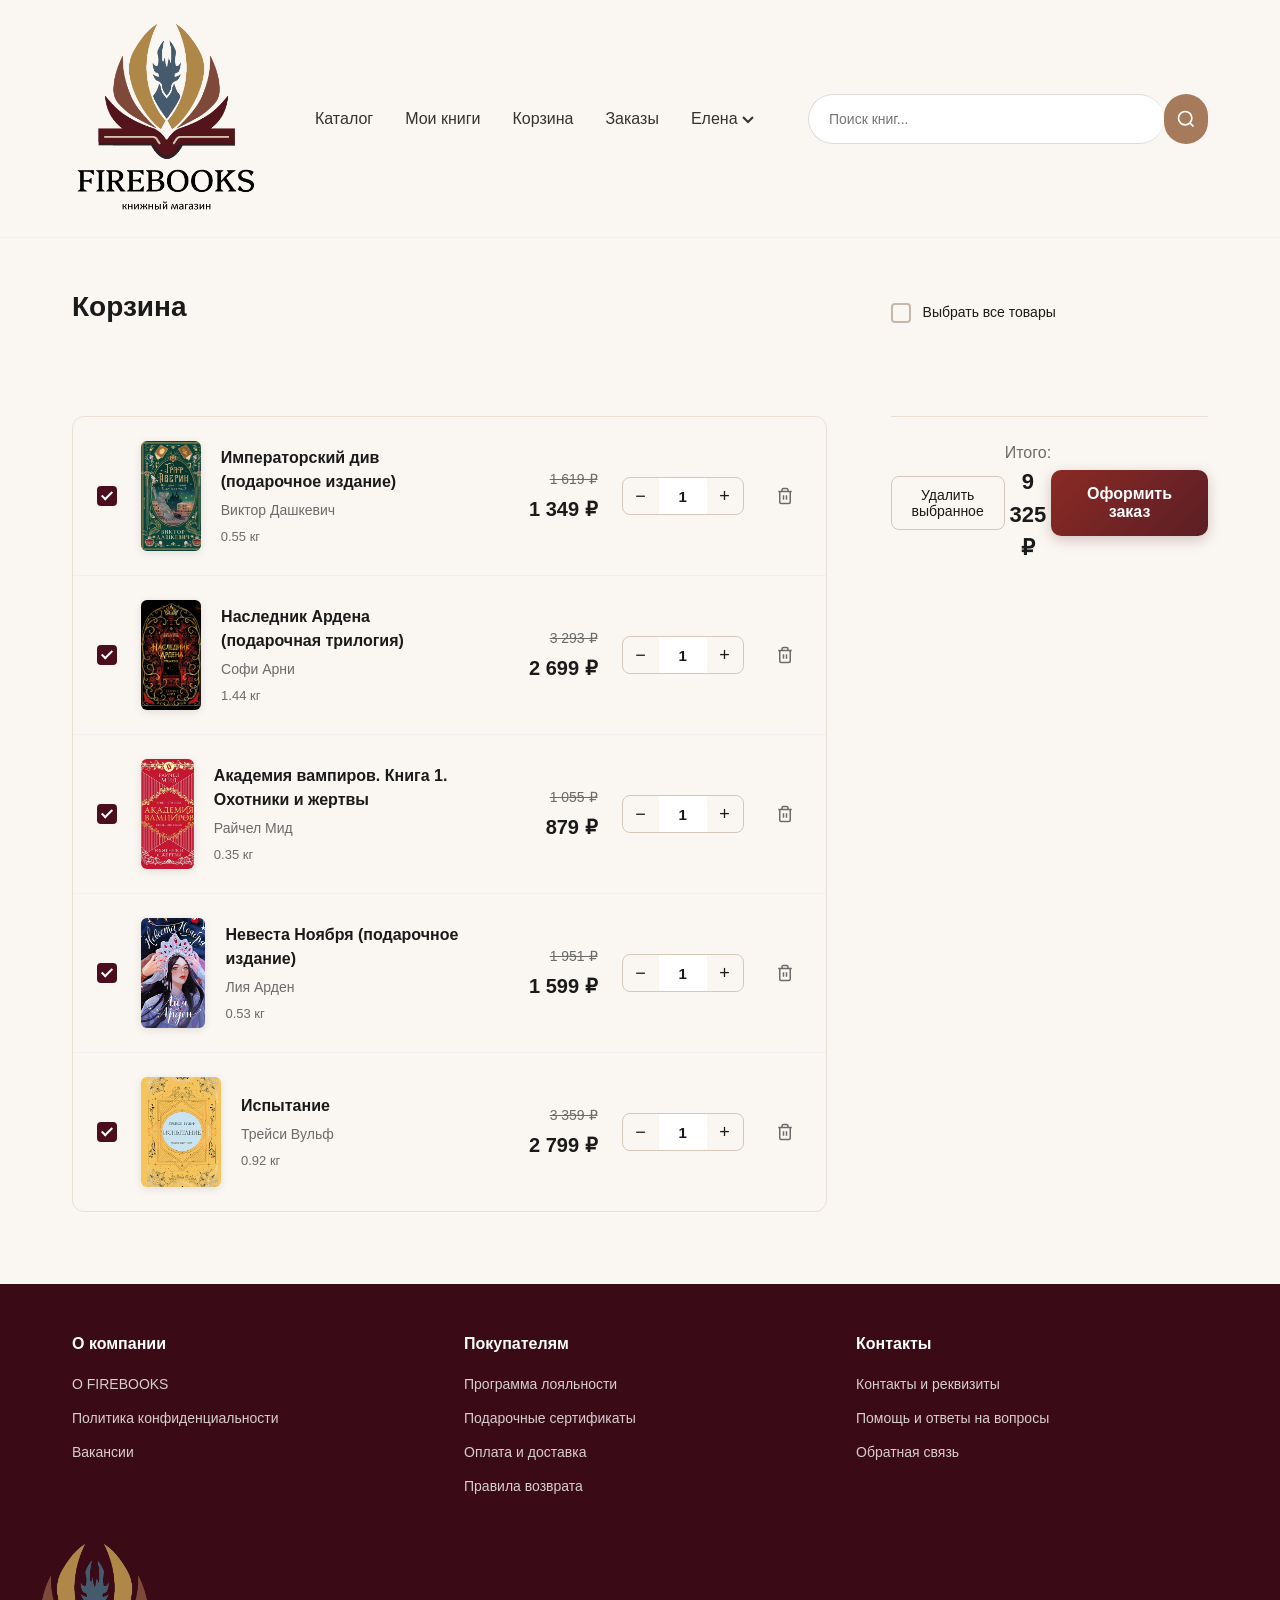
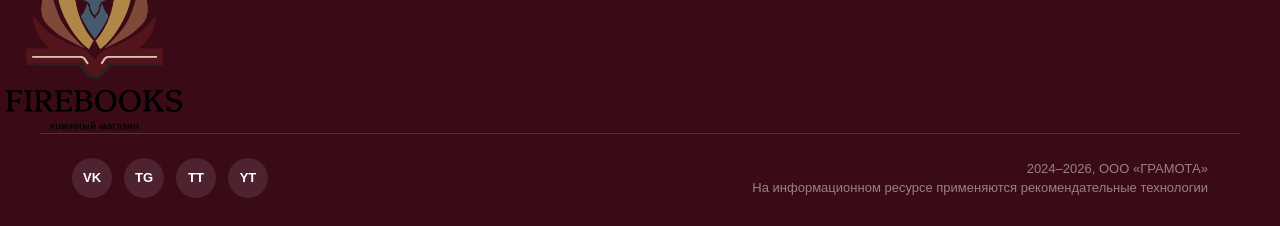
==== commit 6f8361a6: "fp: исправление ошибок от 05.10.2026" ====
--- a/static/cart.html
+++ b/static/cart.html
@@ -243,7 +243,7 @@
       <div class="cart__summary">
         <p class="cart__total-label">Итого: <span class="cart__total-price" id="cart-total">9 325 ₽</span></p>
       </div>
-      <button class="btn--primary" type="button">Оформить заказ</button>
+      <button class="btn--primary" type="button" id="cart-checkout">Оформить заказ</button>
     </div>
   </div>
 </section>
--- a/static/style.css
+++ b/static/style.css
@@ -610,9 +610,22 @@
   transition: color 0.2s;
 }
 
-.modal__register-link:hover {
+.modal__login-link {
+  color: var(--brown);
+  font-weight: 500;
+  transition: color 0.2s;
+}
+
+.modal__login-link:hover {
   color: var(--burgundy);
 }
+
+.modal__optional {
+  font-size: 12px;
+  color: var(--text-muted);
+  font-weight: 400;
+}
+
 
 /* ─── Корзина ───────────────────────────────────────────────── */
 
@@ -1289,6 +1302,787 @@
   margin-left: 6px;
 }
 
+/* ─── Страница оформления заказа ────────────────────────────── */
+
+.checkout {
+  padding: 48px 0;
+}
+
+.checkout__wrapper {
+  display: flex;
+  gap: 32px;
+  max-width: 1200px;
+  margin: 0 auto;
+  padding: 0 32px;
+  align-items: flex-start;
+}
+
+.checkout__form-side {
+  flex: 1;
+  min-width: 0;
+}
+
+.checkout__section {
+  margin-bottom: 32px;
+}
+
+.checkout__heading {
+  font-size: 20px;
+  font-weight: 700;
+  color: var(--text);
+  margin-bottom: 16px;
+  padding-bottom: 10px;
+  border-bottom: 2px solid #e8e0d4;
+}
+
+.checkout__row {
+  display: flex;
+  gap: 16px;
+  margin-bottom: 16px;
+}
+
+.checkout__field {
+  flex: 1;
+  margin-bottom: 16px;
+}
+
+.checkout__label {
+  display: block;
+  font-size: 14px;
+  font-weight: 600;
+  color: var(--text);
+  margin-bottom: 6px;
+}
+
+.checkout__input {
+  width: 100%;
+  padding: 12px 16px;
+  border: 1px solid #d4c9b8;
+  border-radius: 8px;
+  font-size: 15px;
+  font-family: inherit;
+  color: var(--text);
+  background: var(--bg);
+  outline: none;
+  transition: border-color 0.2s;
+  box-sizing: border-box;
+}
+
+.checkout__input:focus {
+  border-color: var(--brown-light);
+}
+
+/* Варианты доставки/оплаты */
+.checkout__options {
+  display: flex;
+  flex-direction: column;
+  gap: 12px;
+}
+
+.checkout__option {
+  display: flex;
+  align-items: flex-start;
+  gap: 12px;
+  padding: 14px 18px;
+  border: 1px solid #e8e0d4;
+  border-radius: 10px;
+  cursor: pointer;
+  transition: border-color 0.2s, background 0.2s;
+}
+
+.checkout__option:hover {
+  border-color: var(--brown-light);
+}
+
+.checkout__option input[type="radio"]:checked + .checkout__option-content {
+  color: var(--burgundy);
+}
+
+.checkout__option:has(input:checked) {
+  border-color: var(--burgundy);
+  background: #faf8f5;
+}
+
+.checkout__option input[type="radio"] {
+  margin-top: 3px;
+  accent-color: var(--burgundy);
+  width: 18px;
+  height: 18px;
+}
+
+.checkout__option-title {
+  display: block;
+  font-size: 15px;
+  font-weight: 600;
+  color: var(--text);
+}
+
+.checkout__option-desc {
+  display: block;
+  font-size: 13px;
+  color: var(--text-muted);
+  margin-top: 2px;
+}
+
+/* Правая часть — итог */
+.checkout__summary {
+  flex-shrink: 0;
+  width: 360px;
+  background: var(--white);
+  border: 1px solid #e8e0d4;
+  border-radius: 12px;
+  padding: 24px;
+  position: sticky;
+  top: 24px;
+}
+
+.checkout__items {
+  margin-bottom: 20px;
+}
+
+.checkout__item {
+  display: flex;
+  gap: 12px;
+  padding: 12px 0;
+  border-bottom: 1px solid #f0f0f0;
+}
+
+.checkout__item-cover {
+  width: 50px;
+  height: 70px;
+  object-fit: cover;
+  border-radius: 6px;
+  flex-shrink: 0;
+  box-shadow: 0 2px 6px rgba(0, 0, 0, 0.1);
+}
+
+.checkout__item-info {
+  flex: 1;
+  min-width: 0;
+}
+
+.checkout__item-title {
+  font-size: 14px;
+  font-weight: 600;
+  color: var(--text);
+  margin-bottom: 2px;
+}
+
+.checkout__item-author {
+  font-size: 13px;
+  color: var(--text-muted);
+  margin-bottom: 4px;
+}
+
+.checkout__item-price {
+  font-size: 15px;
+  font-weight: 700;
+  color: var(--burgundy);
+}
+
+.checkout__total-line {
+  display: flex;
+  justify-content: space-between;
+  align-items: center;
+  padding: 8px 0;
+  font-size: 15px;
+  color: var(--text);
+}
+
+.checkout__total-line--final {
+  border-top: 2px solid #e8e0d4;
+  margin-top: 8px;
+  padding-top: 16px;
+  font-size: 20px;
+  font-weight: 700;
+}
+
+.checkout__btn {
+  width: 100%;
+  padding: 14px;
+  margin-top: 20px;
+  background: var(--burgundy);
+  color: var(--white);
+  border: none;
+  border-radius: 8px;
+  font-size: 16px;
+  font-weight: 600;
+  cursor: pointer;
+  transition: background 0.2s;
+}
+
+.checkout__btn:hover {
+  background: var(--burgundy-dark);
+}
+
+.checkout__empty {
+  font-size: 14px;
+  color: var(--text-muted);
+  text-align: center;
+  padding: 20px 0;
+}
+
+/* Успех */
+.checkout__success {
+  display: none;
+  text-align: center;
+  padding: 40px 0;
+}
+
+.checkout__success-icon {
+  font-size: 48px;
+  color: #4caf50;
+  margin-bottom: 16px;
+}
+
+.checkout__success-title {
+  font-size: 22px;
+  font-weight: 700;
+  color: var(--text);
+  margin-bottom: 8px;
+}
+
+.checkout__success-desc {
+  font-size: 15px;
+  color: var(--text-muted);
+  margin-bottom: 20px;
+}
+
+.checkout__success-link {
+  display: inline-block;
+  padding: 10px 24px;
+  background: var(--burgundy);
+  color: var(--white);
+  border-radius: 8px;
+  font-size: 15px;
+  font-weight: 600;
+  text-decoration: none;
+  transition: background 0.2s;
+}
+
+.checkout__success-link:hover {
+  background: var(--burgundy-dark);
+}
+
+/* Адаптивность */
+@media (max-width: 768px) {
+  .checkout__wrapper {
+    flex-direction: column;
+    padding: 0 16px;
+  }
+
+  .checkout__summary {
+    width: 100%;
+    position: static;
+  }
+
+  .checkout__row {
+    flex-direction: column;
+    gap: 0;
+  }
+}
+
+/* ─── Кнопка «Смотреть все» ──────────────────────────────────── */
+
+.view-all-btn {
+  display: block;
+  margin: 24px auto 0;
+  padding: 12px 32px;
+  background: transparent;
+  color: var(--burgundy);
+  border: 2px solid var(--burgundy);
+  border-radius: 8px;
+  font-size: 15px;
+  font-weight: 600;
+  font-family: inherit;
+  cursor: pointer;
+  transition: background 0.2s, color 0.2s;
+}
+
+.view-all-btn:hover {
+  background: var(--burgundy);
+  color: var(--white);
+}
+
+/* ─── Страница книги ─────────────────────────────────────────── */
+
+.book-page {
+  padding: 56px 0 80px;
+  font-family: system-ui, -apple-system, Segoe UI, Roboto, Helvetica, Arial, sans-serif;
+}
+
+.book-page__wrapper {
+  display: flex;
+  gap: 56px;
+  max-width: 1100px;
+  margin: 0 auto;
+  align-items: flex-start;
+}
+
+/* Обложка */
+.book-page__cover-side {
+  flex-shrink: 0;
+  position: relative;
+}
+
+.book-page__cover {
+  width: 280px;
+  height: 410px;
+  object-fit: cover;
+  border-radius: 14px;
+  box-shadow: 0 2px 8px rgba(109, 41, 49, 0.08), 0 20px 48px rgba(0, 0, 0, 0.12);
+  transition: transform 0.3s ease;
+}
+
+.book-page__cover:hover {
+  transform: translateY(-4px);
+}
+
+.book-page__fav {
+  position: absolute;
+  top: 14px;
+  right: 14px;
+  width: 44px;
+  height: 44px;
+  border-radius: 50%;
+  border: none;
+  background: rgba(255, 255, 255, 0.95);
+  font-size: 22px;
+  color: #ccc;
+  cursor: pointer;
+  transition: color 0.25s, transform 0.25s, background 0.25s;
+  backdrop-filter: blur(4px);
+  z-index: 10;
+}
+
+.book-page__fav:hover {
+  transform: scale(1.12);
+  color: #999;
+}
+
+.book-page__fav.active {
+  color: #8b2a24; /* Бордовый */
+  background: rgba(255, 255, 255, 1);
+}
+
+/* Основная информация */
+.book-page__info {
+  flex: 1;
+  min-width: 0;
+}
+
+.book-page__type {
+  font-size: 13px;
+  color: #888;
+  text-transform: uppercase;
+  letter-spacing: 0.3px;
+  margin-bottom: 10px;
+}
+
+.book-page__title {
+  font-size: 30px;
+  font-weight: 700;
+  color: #1a1a1a;
+  margin-bottom: 10px;
+  line-height: 1.25;
+  letter-spacing: -0.3px;
+}
+
+.book-page__author {
+  font-size: 17px;
+  color: #666;
+  margin-bottom: 22px;
+  font-style: italic;
+}
+
+/* Рейтинг */
+.book-page__rating {
+  display: flex;
+  align-items: center;
+  gap: 12px;
+  margin-bottom: 28px;
+}
+
+.book-page__stars {
+  display: flex;
+  gap: 3px;
+}
+
+.book-page__stars .star {
+  font-size: 19px;
+  color: #e0d6c8;
+}
+
+.book-page__stars .star.filled {
+  color: #d49a3a;
+}
+
+.book-page__rating-num {
+  font-size: 16px;
+  font-weight: 700;
+  color: #1a1a1a;
+}
+
+/* Цены */
+.book-page__prices {
+  display: flex;
+  align-items: baseline;
+  gap: 14px;
+  margin-bottom: 28px;
+  padding: 20px 24px;
+  background: linear-gradient(135deg, #faf6f0 0%, #f3ece2 100%);
+  border-radius: 12px;
+  border: 1px solid #ece3d5;
+}
+
+.book-page__old-price {
+  font-size: 18px;
+  color: #999;
+  text-decoration: line-through;
+  text-decoration-color: #c9a8a8;
+}
+
+.book-page__new-price {
+  font-size: 32px;
+  font-weight: 800;
+  color: #8b2a24; /* Бордовый */
+  letter-spacing: -0.5px;
+}
+
+.book-page__discount {
+  padding: 5px 12px;
+  background: #8b2a24;
+  color: #fff;
+  border-radius: 8px;
+  font-size: 14px;
+  font-weight: 700;
+  letter-spacing: 0.3px;
+}
+
+/* Кнопки */
+.book-page__actions {
+  display: flex;
+  gap: 14px;
+  margin-bottom: 36px;
+}
+
+.btn--primary {
+  padding: 15px 36px;
+  border: none;
+  border-radius: 10px;
+  background: linear-gradient(135deg, #8b2a24 0%, #5a1e26 100%);
+  color: #fff;
+  font-size: 16px;
+  font-weight: 600;
+  cursor: pointer;
+  transition: transform 0.2s, box-shadow 0.2s;
+  box-shadow: 0 4px 14px rgba(109, 41, 49, 0.25);
+}
+
+.btn--primary:hover {
+  transform: translateY(-2px);
+  box-shadow: 0 6px 20px rgba(109, 41, 49, 0.35);
+}
+
+.book-page__cart-btn {
+  padding: 15px 32px;
+  border: 2px solid #8b2a24;
+  background: transparent;
+  color: #8b2a24;
+  border-radius: 10px;
+  font-size: 16px;
+  font-weight: 600;
+  cursor: pointer;
+  transition: background 0.2s, color 0.2s, transform 0.2s;
+}
+
+.book-page__cart-btn:hover {
+  background: #8b2a24;
+  color: #fff;
+  transform: translateY(-2px);
+}
+
+/* Мета-данные */
+.book-page__meta {
+  display: flex;
+  flex-direction: column;
+  padding: 4px 0;
+  border-top: 1px solid #eee5d8;
+}
+
+.book-page__meta-row {
+  display: flex;
+  justify-content: space-between;
+  padding: 13px 0;
+  border-bottom: 1px solid #f2ebe0;
+  transition: background 0.2s;
+  border-radius: 4px;
+  padding-left: 8px;
+  padding-right: 8px;
+}
+
+.book-page__meta-row:hover {
+  background: #faf7f2;
+}
+
+.book-page__meta-label {
+  font-size: 14px;
+  color: #888;
+}
+
+.book-page__meta-value {
+  font-size: 14px;
+  font-weight: 500;
+  color: #1a1a1a;
+  text-align: right;
+}
+
+/* Описание */
+.book-page__description {
+  max-width: 1100px;
+  margin: 56px auto 0;
+}
+
+.book-page__heading {
+  font-size: 24px;
+  font-weight: 700;
+  color: #1a1a1a;
+  margin-bottom: 24px;
+  padding-bottom: 14px;
+  border-bottom: 2px solid #ece3d5;
+  position: relative;
+}
+
+.book-page__heading::after {
+  content: "";
+  position: absolute;
+  bottom: -2px;
+  left: 0;
+  width: 60px;
+  height: 2px;
+  background: #8b2a24;
+}
+
+.book-page__desc-text {
+  font-size: 16px;
+  line-height: 1.85;
+  color: #3a322c;
+  max-width: 760px;
+}
+
+.book-page__desc-text.clamped {
+  display: -webkit-box;
+  -webkit-box-orient: vertical;
+  overflow: hidden;
+}
+
+.review-block__toggle {
+  margin-top: 10px;
+  background: none;
+  border: none;
+  color: #8b2a24;
+  font-size: 14px;
+  font-weight: 600;
+  cursor: pointer;
+  font-family: inherit;
+  padding: 0;
+  transition: opacity 0.2s;
+}
+
+.review-block__toggle:hover {
+  opacity: 0.7;
+  text-decoration: underline;
+}
+
+/* Отзывы */
+.book-page__reviews-section {
+  max-width: 1100px;
+  margin: 56px auto 0;
+}
+
+.review-block {
+  padding: 24px 0;
+  border-bottom: 1px solid #f0ebe2;
+  transition: background 0.2s;
+}
+
+.review-block:hover {
+  background: #faf8f4;
+  border-radius: 10px;
+  padding-left: 16px;
+  padding-right: 16px;
+  margin-left: -16px;
+  margin-right: -16px;
+}
+
+.review-block__header {
+  display: flex;
+  align-items: center;
+  gap: 12px;
+  margin-bottom: 14px;
+}
+
+.review-block__avatar {
+  width: 40px;
+  height: 40px;
+  border-radius: 50%;
+  background: linear-gradient(135deg, #8b2a24 0%, #5a1e26 100%);
+  color: #fff;
+  display: flex;
+  align-items: center;
+  justify-content: center;
+  font-size: 17px;
+  font-weight: 700;
+  flex-shrink: 0;
+}
+
+.review-block__author {
+  font-size: 16px;
+  font-weight: 600;
+  color: #1a1a1a;
+}
+
+.review-block__rating {
+  display: flex;
+  gap: 2px;
+}
+
+.review-block__rating .star {
+  font-size: 15px;
+  color: #e0d6c8;
+}
+
+.review-block__rating .star.filled {
+  color: #d49a3a;
+}
+
+.review-block__text {
+  font-size: 15px;
+  line-height: 1.75;
+  color: #4a4038;
+}
+
+.review-block__text--clamped {
+  display: -webkit-box;
+  -webkit-box-orient: vertical;
+  overflow: hidden;
+}
+
+/* Адаптив */
+@media (max-width: 768px) {
+  .book-page__wrapper {
+    flex-direction: column;
+    gap: 32px;
+  }
+
+  .book-page__cover {
+    width: 220px;
+    height: 320px;
+    margin: 0 auto;
+  }
+
+  .book-page__title {
+    font-size: 24px;
+  }
+
+  .book-page__new-price {
+    font-size: 26px;
+  }
+
+  .book-page__prices {
+    padding: 16px 18px;
+  }
+
+  .book-page__actions {
+    flex-direction: column;
+  }
+
+  .book-page__desc-text {
+    font-size: 15px;
+  }
+
+  .book-page__heading {
+    font-size: 20px;
+  }
+}
+
+/* ─── Автоподсказки поиска ──────────────────────────────────── */
+
+.search-suggest {
+  position: absolute;
+  top: 100%;
+  left: 0;
+  right: 0;
+  background: var(--white);
+  border: 1px solid var(--border);
+  border-radius: 8px;
+  box-shadow: 0 8px 24px rgba(0, 0, 0, 0.12);
+  max-height: 400px;
+  overflow-y: auto;
+  z-index: 200;
+  margin-top: 4px;
+}
+
+.search-suggest__item {
+  display: flex;
+  gap: 12px;
+  padding: 10px 14px;
+  cursor: pointer;
+  transition: background 0.15s;
+  border-bottom: 1px solid #f5f0ea;
+}
+
+.search-suggest__item:last-child {
+  border-bottom: none;
+}
+
+.search-suggest__item:hover {
+  background: #faf8f5;
+}
+
+.search-suggest__cover {
+  width: 40px;
+  height: 56px;
+  object-fit: cover;
+  border-radius: 4px;
+  flex-shrink: 0;
+}
+
+.search-suggest__info {
+  flex: 1;
+  min-width: 0;
+}
+
+.search-suggest__title {
+  font-size: 14px;
+  font-weight: 600;
+  color: var(--text);
+  margin-bottom: 2px;
+  white-space: nowrap;
+  overflow: hidden;
+  text-overflow: ellipsis;
+}
+
+.search-suggest__author {
+  font-size: 13px;
+  color: var(--text-muted);
+  margin-bottom: 4px;
+}
+
+.search-suggest__price {
+  font-size: 14px;
+  font-weight: 700;
+  color: var(--burgundy);
+}
+
+.search-suggest__empty {
+  padding: 16px 14px;
+  font-size: 14px;
+  color: var(--text-muted);
+  text-align: center;
+}
+
+
 /* ─── Адаптивность ───────────────────────────────────────────── */
 
 @media (max-width: 992px) {
@@ -1593,6 +2387,85 @@
   color: var(--text-muted);
 }
 
+/* ─── Модалка отзыва ─────────────────────────────────────────── */
+
+.review-modal__book {
+  display: flex;
+  gap: 16px;
+  margin-bottom: 24px;
+  padding-bottom: 20px;
+  border-bottom: 1px solid #f0f0f0;
+}
+
+.review-modal__book img {
+  width: 60px;
+  height: 85px;
+  object-fit: cover;
+  border-radius: 6px;
+  box-shadow: 0 2px 8px rgba(0, 0, 0, 0.1);
+  flex-shrink: 0;
+}
+
+.review-modal__book-title {
+  font-size: 15px;
+  font-weight: 600;
+  color: var(--text);
+  margin-bottom: 4px;
+}
+
+.review-modal__book-author {
+  font-size: 14px;
+  color: var(--text-muted);
+  margin-bottom: 10px;
+}
+
+.review-modal__stars {
+  display: flex;
+  gap: 4px;
+}
+
+.review-modal__stars .review-star {
+  font-size: 26px;
+}
+
+.review-modal__textarea {
+  width: 100%;
+  min-height: 140px;
+  padding: 12px 16px;
+  border: 1px solid #d4c9b8;
+  border-radius: 8px;
+  font-size: 15px;
+  font-family: inherit;
+  color: var(--text);
+  background: var(--bg);
+  outline: none;
+  resize: vertical;
+  transition: border-color 0.2s;
+}
+
+.review-modal__textarea:focus {
+  border-color: var(--brown-light);
+}
+
+.review-modal__success {
+  display: none;
+  text-align: center;
+  padding: 28px 0;
+}
+
+.review-modal__success p:first-child {
+  font-size: 18px;
+  font-weight: 600;
+  color: var(--text);
+  margin-bottom: 8px;
+}
+
+.review-modal__success-sub {
+  font-size: 14px;
+  color: var(--text-muted);
+}
+
+
 /* Адаптивность профиля */
 @media (max-width: 768px) {
   .loyalty-card {
